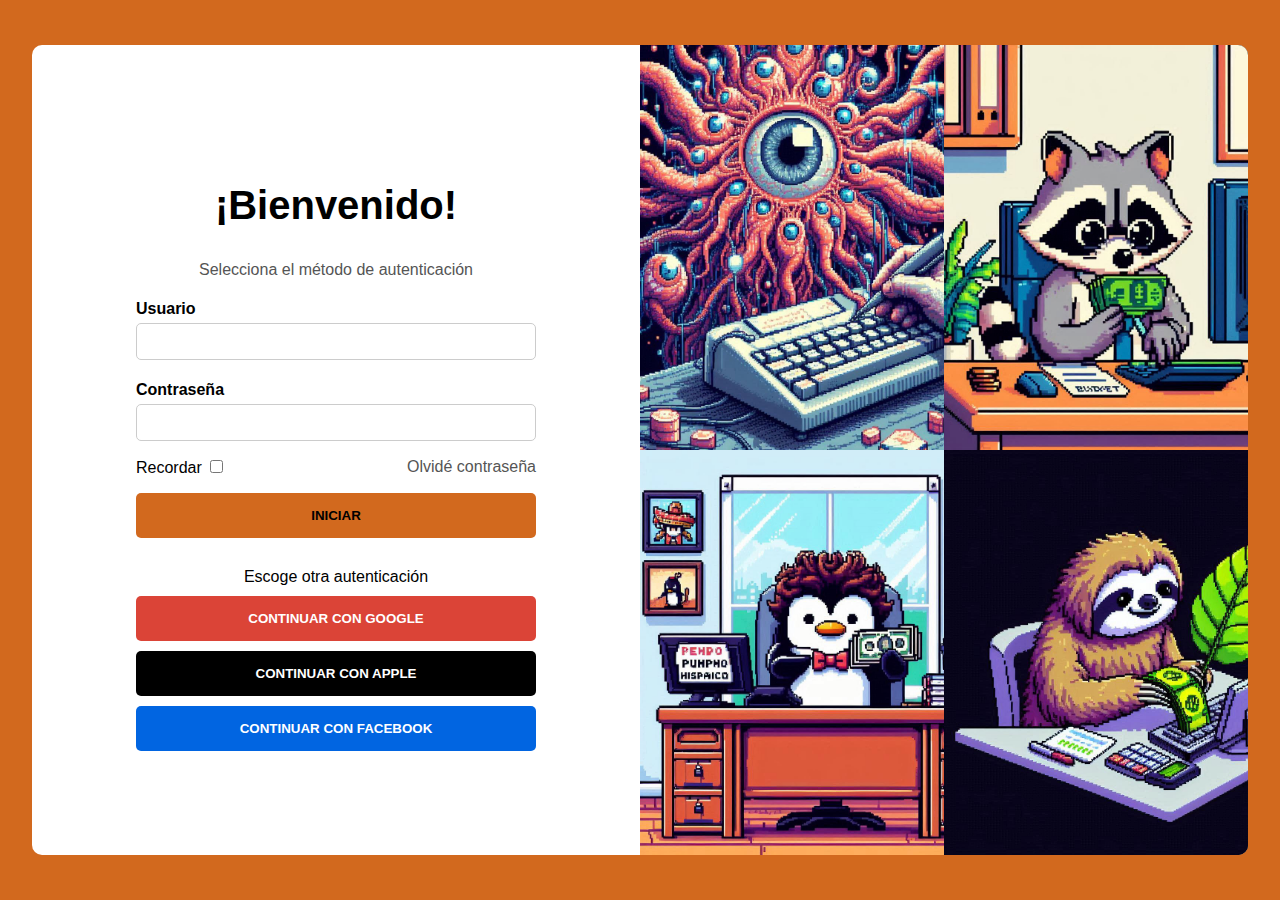
==== views/index.html @ f9f3486e "V-0.1.0" ====
<!DOCTYPE html>
<html lang="en">
<head>
    <meta charset="UTF-8">
    <meta name="viewport" content="width=device-width, initial-scale=1.0">
    <link rel="stylesheet" href="style.css" />
    <title>Home</title>
</head>
<body>
    <div class="form-container">
        <div class="login-container">
            <h2>¡Bienvenido!</h2>
            <p>Selecciona el método de autenticación</p>

            <form action="">
                <p>
                    <label for="username">Usuario</label>
                    <input class="login-input" type="text" name="username" id="username" />
                </p>
                <p>
                    <label for="password">Contraseña</label>
                    <input class="login-input" type="text" name="password" id="password" />
                </p>

                <div class="options">
                    <div>
                        Recordar
                        <input type="checkbox" name="rememberme" id="rememberme" />
                    </div>
                    <div>
                        <a href="#">Olvidé contraseña</a>
                    </div>
                </div>
                <p>
                    <input type="submit" class="btn btn-login" value="Iniciar"/>
                </p>
                <div class="providers">
                    <span>Escoge otra autenticación</span>
                    <button class="btn btn-google">Continuar con Google</button>
                    <button class="btn btn-apple">Continuar con apple</button>
                    <button class="btn btn-facebook">Continuar con Facebook</button>
                </div>
            </form>

        </div>

        <div class="welcome-screen-container">
            <div class="image-row">
                <div>
                    <img class="image-welcome" src="../assets/image/ojo.jfif" alt="Ojo maligno de la codicia">
                </div>
                <div>
                    <img class="image-welcome" src="../assets/image/mapache.jfif" alt="Mapache adorador del dinero">    
                </div>
            </div>
            <div class="image-row">
                <div>
                    <img class="image-welcome" src="../assets/image/pinguino.jfif" alt="Pingüino Super Sayan del dinero">
                </div>
                <div>
                    <img class="image-welcome" src="../assets/image/pereza.jfif" alt="Pereza generadora de dinero">
                </div>
            </div>
        </div>
    </div>
</body>
</html>
---- views/style.css ----
body{
    font-family: Arial, Helvetica, sans-serif;
    padding: 0;
    margin: 0;
    display: flex;
    align-items: center;
    justify-content: center;
    height: 100vh;
    background-color: chocolate;
}

.form-container{
    background-color: white;
    width: 80%;
    border-radius: 10px;
    overflow: hidden;
    height: 90%;
    display: flex;
    align-items: center;
}

.form-container .login-container {
    width: 500px;
    margin: 0 auto;
}

.form-container .login-container > h2 {
    text-align: center;
    font-size: 2.5rem;
}

.form-container .login-container > p,
.form-container .login-container > span {
    text-align: center;
    color: #555;
}

.form-container .login-container label {
    display: block;
    font-weight: bold;
    padding: 5px 0;
}

.form-container .login-container input.login-input {
    display: block;
    width: 100%;
    box-sizing: border-box;
    padding: 10px;
    border: solid 1px #ccc;
    border-radius: 5px;
}

.form-container .login-container input.login-input:focus {
    outline: solid 1px #0099ff;
}

.form-container .login-container .options {
    display: flex;
    justify-content: space-between;
    align-items: center;
}

.form-container a{
    color: #555;
    text-decoration: none;
}

.form-container a:hover{
    color: chocolate;
    text-decoration: underline;
}

.btn {
    border: none;
    padding: 15px 0;
    width: 100%;
    font-weight: bolder;
    display: block;
    border-radius: 5px;
    text-transform: uppercase;
    cursor: pointer;
}

.btn.btn-login{
    background-color: chocolate;
}

.btn.btn-login:hover{
    background-color: #222;
    color: white;
}

.btn.btn-google{
    background-color: #DB4437;
    color: white;
}

.btn.btn-apple{
    background-color: black;
    color: white;
}
.btn.btn-facebook{
    background-color: #0165E1;
    color: white;
}

.btn.btn-google:hover{
    background-color: #db6b60;
    color: white;
}

.btn.btn-apple:hover{
    background-color: #a3aaae;
    color: white;
}
.btn.btn-facebook:hover{
    background-color: #17a9fd;
    color: white;
}

.form-container .login-container .providers{
    display: flex;
    flex-direction: column;
    gap: 10px;
    text-align: center;
    margin-top: 30px;
}

.form-container .welcome-screen-container{
    background-color: black;
    height: 100%;
    width: 50%;
    display: flex;
    flex-direction: column;
    padding: 0;
    margin: 0;
    max-width: 50%;
    overflow: hidden;
}

.form-container .welcome-screen-container .image-row{
    height: 50%;
    width: 100%;
    display: flex;
    justify-content: center;
}
.form-container .welcome-screen-container .image-welcome{
    height: 100%;
    width: 125%;
}


@media screen and (max-width: 1440px) {
    .form-container{
        width: 95%;
    }
    .form-container .login-container {
        width: 400px;
        margin: 0 auto;
    }
    .form-container .welcome-screen-container{
        width: 50%;
    }
}

@media screen and (max-width: 1079px) {
    .form-container{
        width: 95%;
    }
    .form-container .login-container {
        width: 275px;
        margin: 0 auto;
    }
    .form-container .welcome-screen-container{
        width: 50%;
    }
}

@media screen and (max-width: 719px) {
    .form-container{
        width: 80%;
        height: 70%;
    }
    .form-container .login-container {
        width: 275px;
        margin: 0 auto;
    }
    .form-container .welcome-screen-container{
        width: 0%;
    }
}
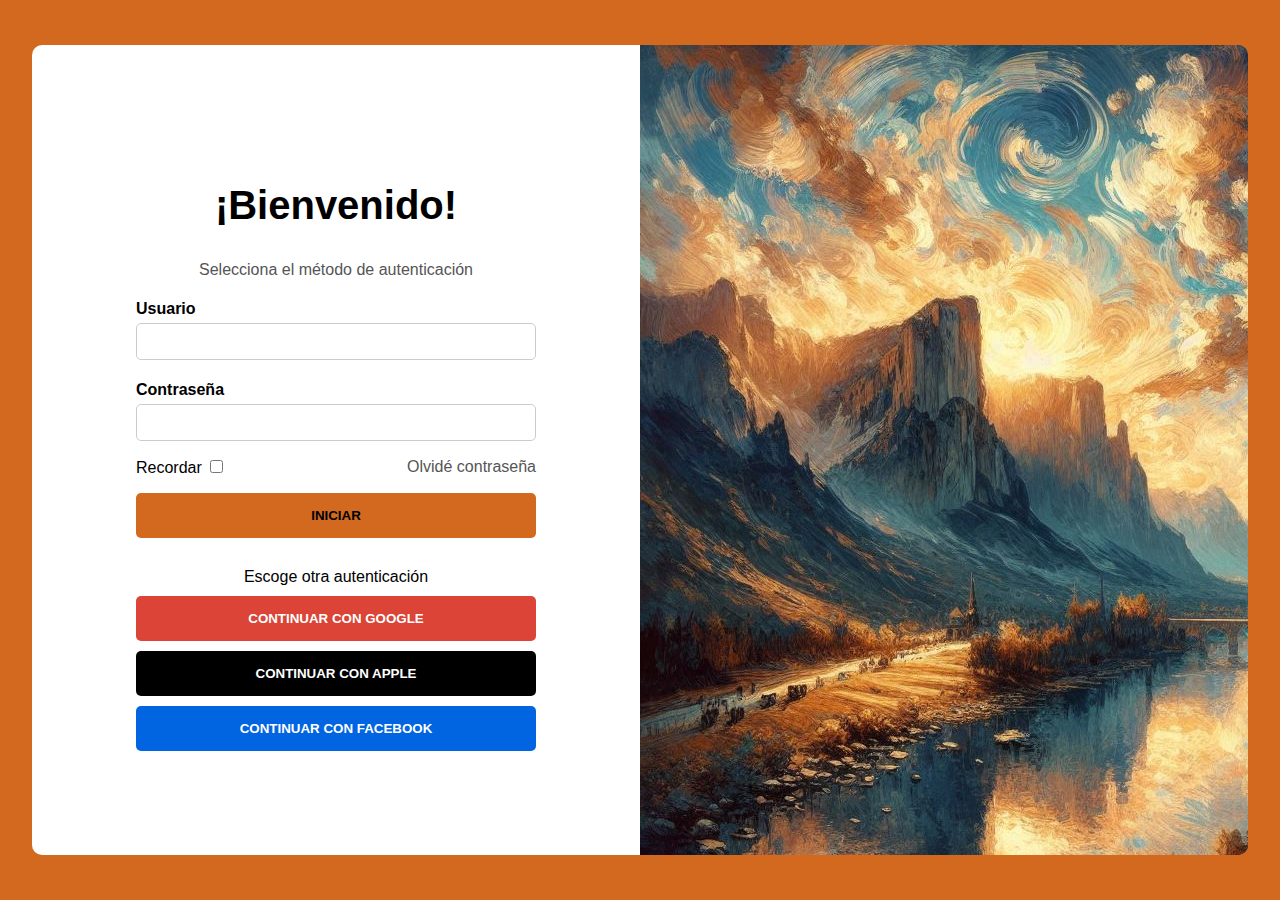
==== commit b79bddb6: "V-0.1.1" ====
--- a/views/index.html
+++ b/views/index.html
@@ -47,21 +47,8 @@
         </div>
 
         <div class="welcome-screen-container">
-            <div class="image-row">
-                <div>
-                    <img class="image-welcome" src="../assets/image/ojo.jfif" alt="Ojo maligno de la codicia">
-                </div>
-                <div>
-                    <img class="image-welcome" src="../assets/image/mapache.jfif" alt="Mapache adorador del dinero">    
-                </div>
-            </div>
-            <div class="image-row">
-                <div>
-                    <img class="image-welcome" src="../assets/image/pinguino.jfif" alt="Pingüino Super Sayan del dinero">
-                </div>
-                <div>
-                    <img class="image-welcome" src="../assets/image/pereza.jfif" alt="Pereza generadora de dinero">
-                </div>
+            <div>
+                <img class="image-welcome" src="../assets/image/paisaje.jfif" alt="Ojo maligno de la codicia">
             </div>
         </div>
     </div>
--- a/views/style.css
+++ b/views/style.css
@@ -130,25 +130,13 @@
     background-color: black;
     height: 100%;
     width: 50%;
-    display: flex;
-    flex-direction: column;
-    padding: 0;
-    margin: 0;
-    max-width: 50%;
+    display: block;
     overflow: hidden;
 }
 
-.form-container .welcome-screen-container .image-row{
-    height: 50%;
-    width: 100%;
-    display: flex;
-    justify-content: center;
+.form-container .welcome-screen-container .image-welcome{
+    height: auto;
 }
-.form-container .welcome-screen-container .image-welcome{
-    height: 100%;
-    width: 125%;
-}
-
 
 @media screen and (max-width: 1440px) {
     .form-container{
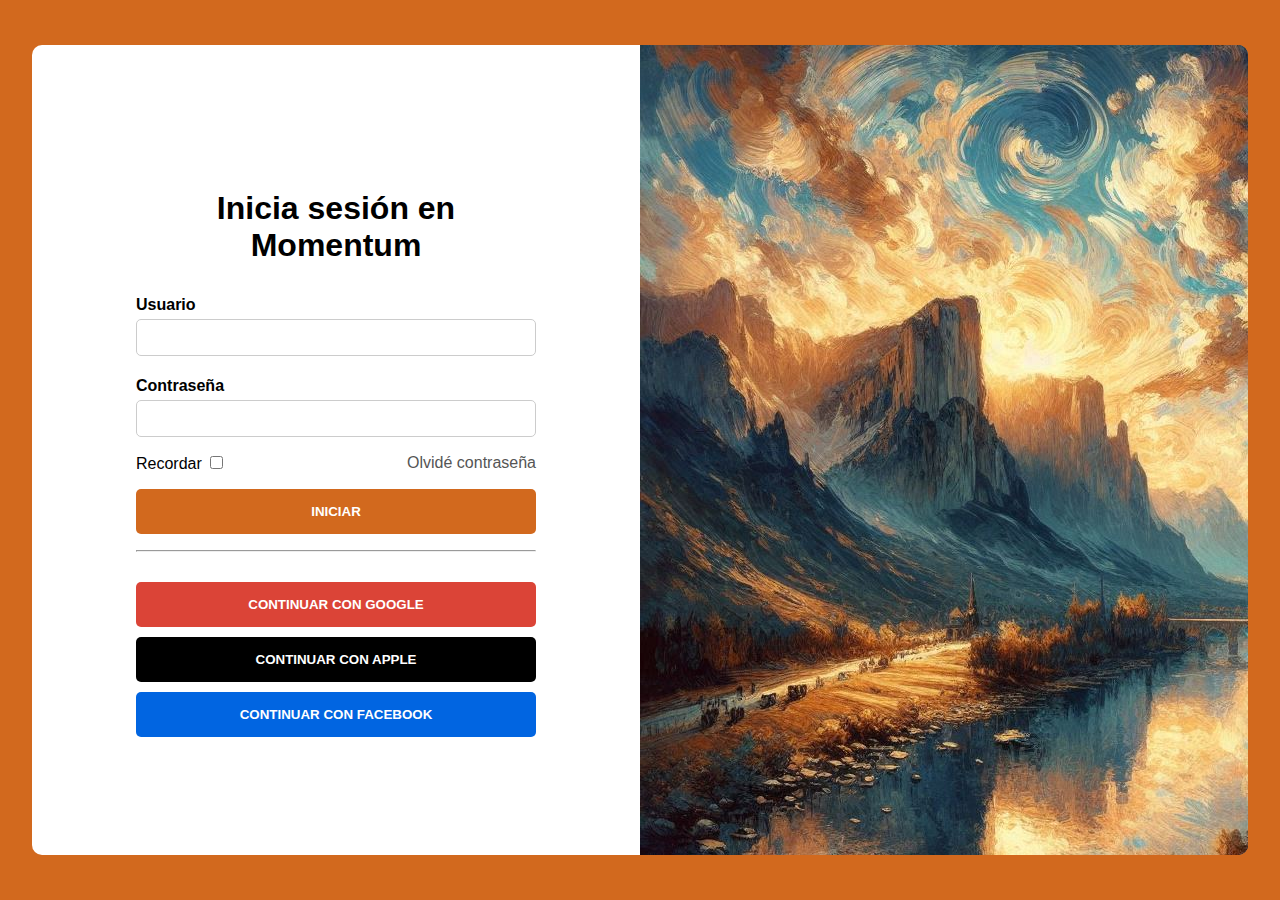
==== commit c42d05f4: "V-0.1.2" ====
--- a/views/index.html
+++ b/views/index.html
@@ -6,14 +6,12 @@
     <meta charset="UTF-8">
     <meta name="viewport" content="width=device-width, initial-scale=1.0">
     <link rel="stylesheet" href="style.css" />
-    <title>Home</title>
+    <title>Iniciar sesión - Momentum</title>
 </head>
 <body>
     <div class="form-container">
         <div class="login-container">
-            <h2>¡Bienvenido!</h2>
-            <p>Selecciona el método de autenticación</p>
-
+            <h2>Inicia sesión en Momentum</h2>
             <form action="">
                 <p>
                     <label for="username">Usuario</label>
@@ -36,16 +34,14 @@
                 <p>
                     <input type="submit" class="btn btn-login" value="Iniciar"/>
                 </p>
+                <hr/>
                 <div class="providers">
-                    <span>Escoge otra autenticación</span>
                     <button class="btn btn-google">Continuar con Google</button>
                     <button class="btn btn-apple">Continuar con apple</button>
                     <button class="btn btn-facebook">Continuar con Facebook</button>
                 </div>
             </form>
-
         </div>
-
         <div class="welcome-screen-container">
             <div>
                 <img class="image-welcome" src="../assets/image/paisaje.jfif" alt="Ojo maligno de la codicia">
--- a/views/style.css
+++ b/views/style.css
@@ -7,6 +7,16 @@
     justify-content: center;
     height: 100vh;
     background-color: chocolate;
+}
+
+hr{
+    display: block;
+    margin-block-start: 0.5em;
+    margin-block-end: 0.5em;
+    margin-inline-start: auto;
+    margin-inline-end: auto;
+    unicode-bidi: isolate;
+    overflow: hidden;
 }
 
 .form-container{
@@ -26,7 +36,7 @@
 
 .form-container .login-container > h2 {
     text-align: center;
-    font-size: 2.5rem;
+    font-size: 2rem;
 }
 
 .form-container .login-container > p,
@@ -83,6 +93,7 @@
 
 .btn.btn-login{
     background-color: chocolate;
+    color: white;
 }
 
 .btn.btn-login:hover{
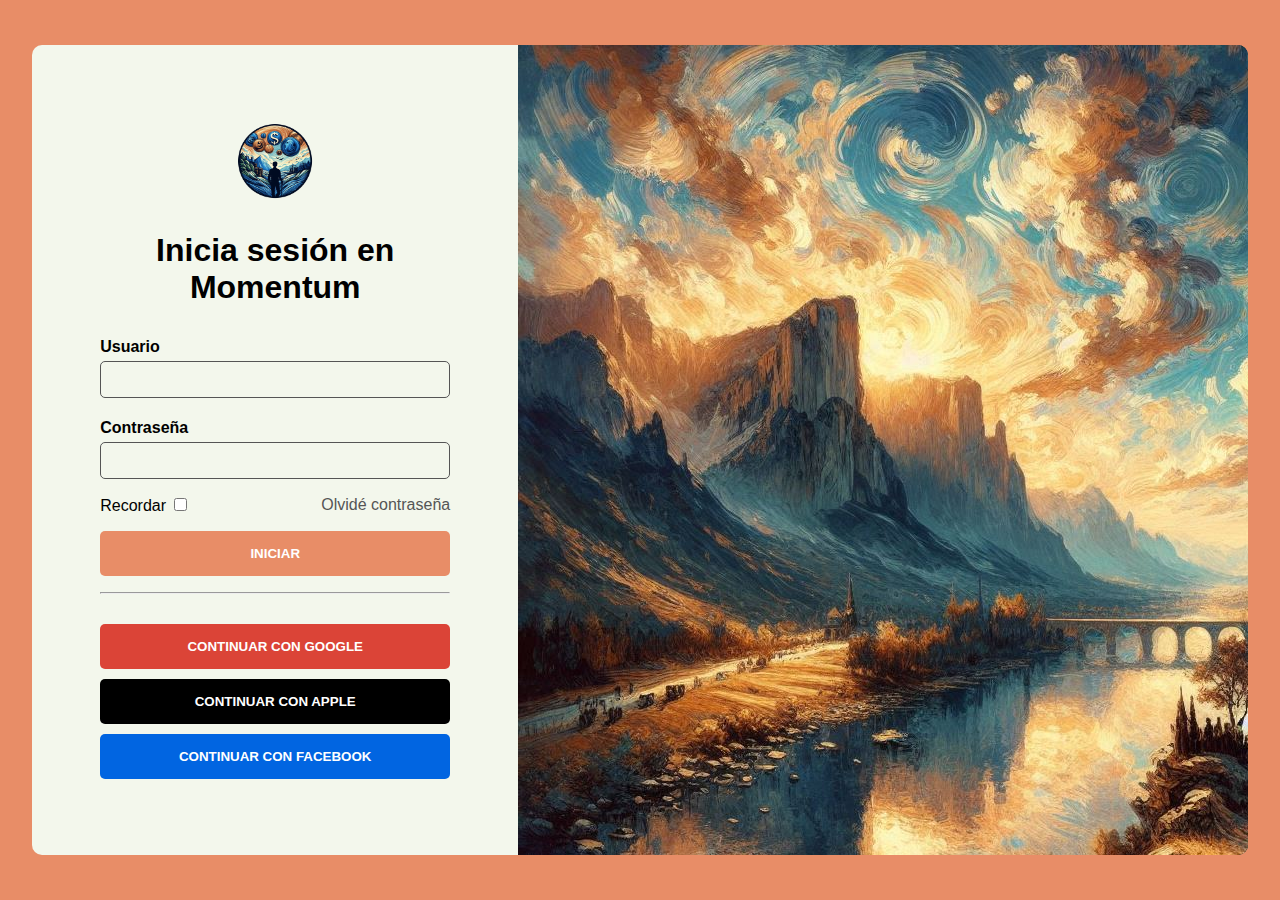
==== commit ca973d50: "V-0.1.6 (Se añadio el logo)" ====
--- a/views/index.html
+++ b/views/index.html
@@ -11,6 +11,9 @@
 <body>
     <div class="form-container">
         <div class="login-container">
+            <div class="logo-container">
+                <img src="../assets/image/logo.png" alt="Logo Momentum">
+            </div>
             <h2>Inicia sesión en Momentum</h2>
             <form action="">
                 <p>
--- a/views/style.css
+++ b/views/style.css
@@ -6,7 +6,7 @@
     align-items: center;
     justify-content: center;
     height: 100vh;
-    background-color: chocolate;
+    background-color: #E88D67;
 }
 
 hr{
@@ -17,10 +17,11 @@
     margin-inline-end: auto;
     unicode-bidi: isolate;
     overflow: hidden;
+    color: #555;
 }
 
 .form-container{
-    background-color: white;
+    background-color: #F3F7EC;
     width: 80%;
     border-radius: 10px;
     overflow: hidden;
@@ -29,6 +30,16 @@
     align-items: center;
 }
 
+.form-container .logo-container{
+    display: block;
+    margin: 0 auto;
+    width: 80px;
+}
+
+.form-container .logo-container > img {
+    width: 80px;
+}
+
 .form-container .login-container {
     width: 500px;
     margin: 0 auto;
@@ -56,12 +67,14 @@
     width: 100%;
     box-sizing: border-box;
     padding: 10px;
-    border: solid 1px #ccc;
+    border: solid 1px #555;
     border-radius: 5px;
+    background-color: #F3F7EC;
 }
 
 .form-container .login-container input.login-input:focus {
-    outline: solid 1px #0099ff;
+    outline: solid 2px #E88D67;
+    border: none;
 }
 
 .form-container .login-container .options {
@@ -76,7 +89,7 @@
 }
 
 .form-container a:hover{
-    color: chocolate;
+    color: #E88D67;
     text-decoration: underline;
 }
 
@@ -92,12 +105,12 @@
 }
 
 .btn.btn-login{
-    background-color: chocolate;
+    background-color: #E88D67;
     color: white;
 }
 
 .btn.btn-login:hover{
-    background-color: #222;
+    background-color: #17404d;
     color: white;
 }
 
@@ -154,11 +167,11 @@
         width: 95%;
     }
     .form-container .login-container {
-        width: 400px;
+        width: 350px;
         margin: 0 auto;
     }
     .form-container .welcome-screen-container{
-        width: 50%;
+        width: 60%;
     }
 }
 
@@ -171,14 +184,14 @@
         margin: 0 auto;
     }
     .form-container .welcome-screen-container{
-        width: 50%;
+        width: 55%;
     }
 }
 
 @media screen and (max-width: 719px) {
     .form-container{
-        width: 80%;
-        height: 70%;
+        width: 70%;
+        height: 75%;
     }
     .form-container .login-container {
         width: 275px;
@@ -187,4 +200,7 @@
     .form-container .welcome-screen-container{
         width: 0%;
     }
+    body {
+        background-image: url("../assets/image/paisaje.jfif");
+    }
 }